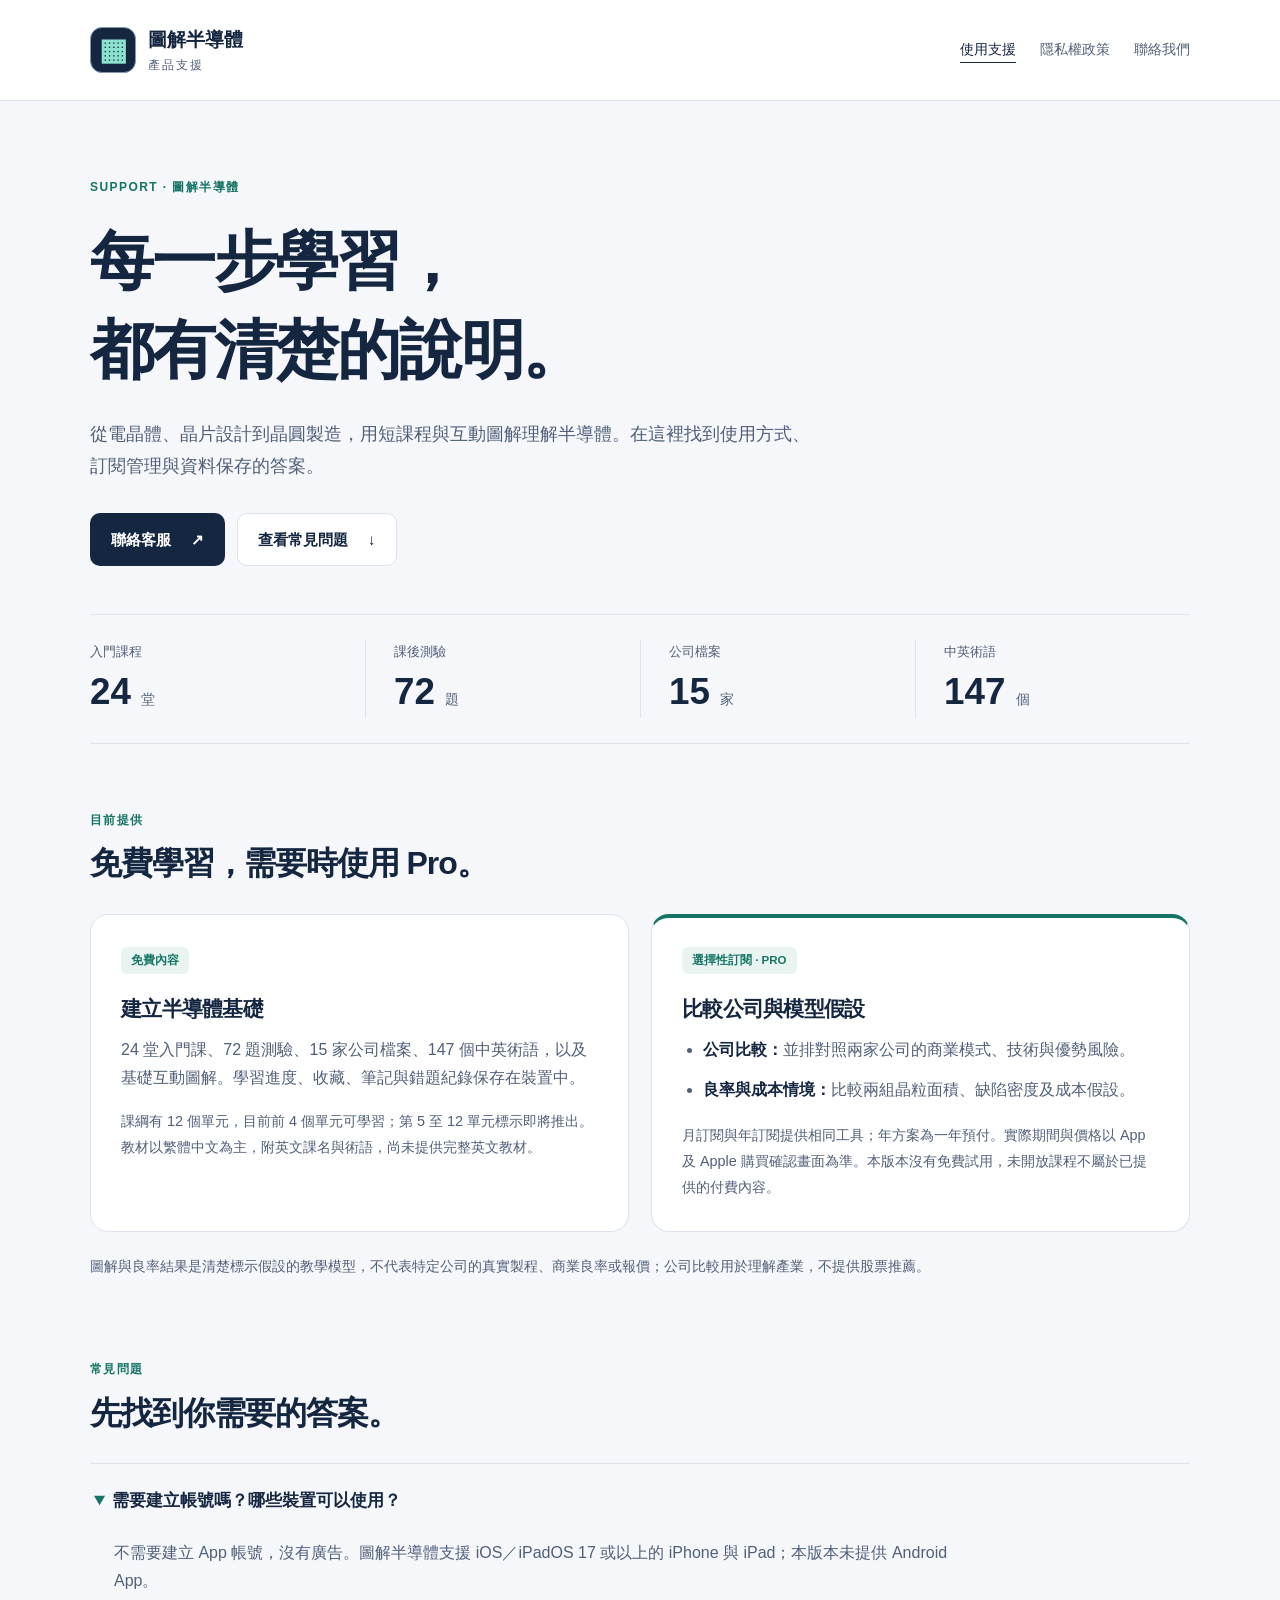
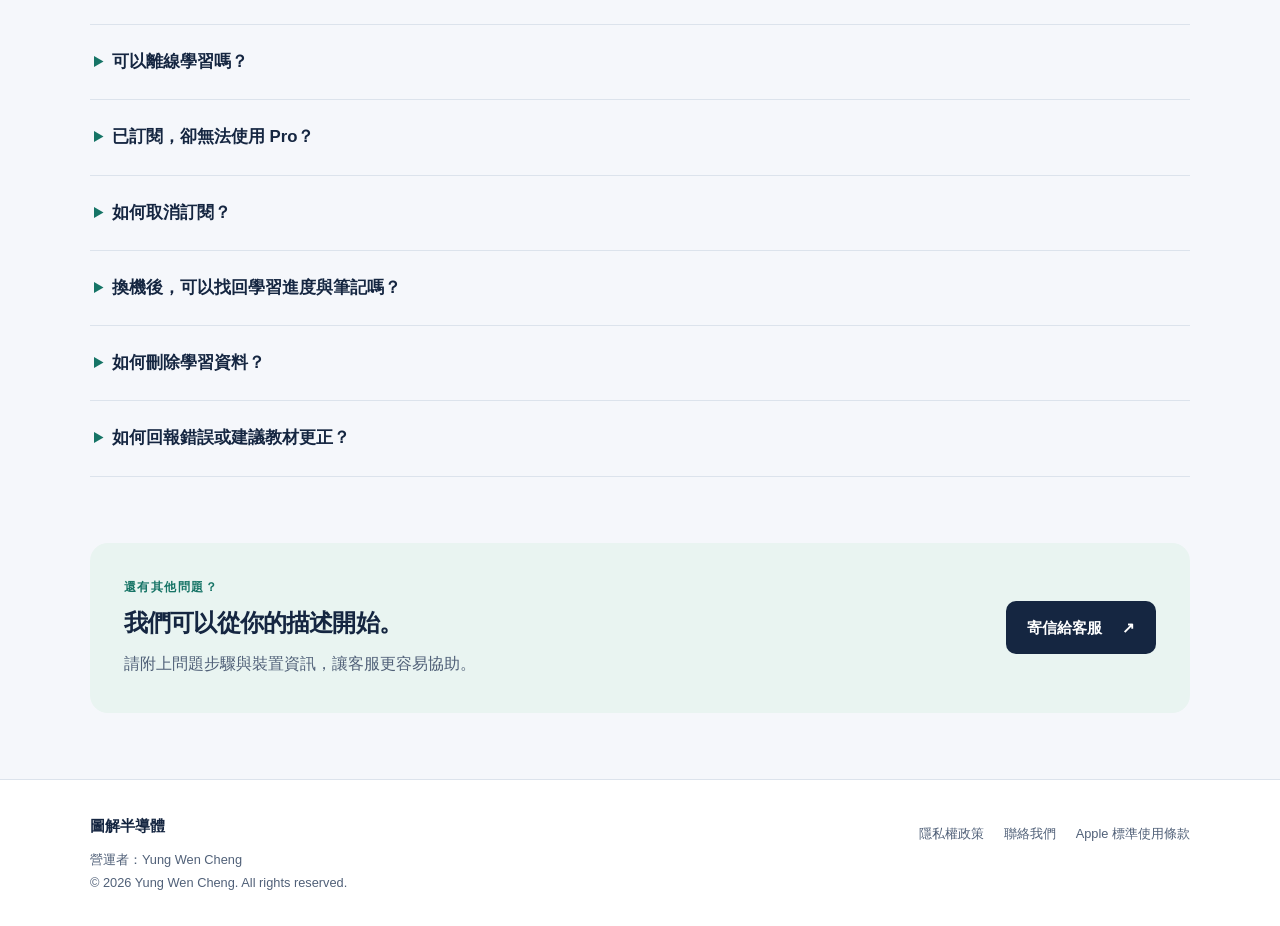
==== index.html @ d1559f6c "Publish semiconductor learning app support and privacy pages" ====
<!doctype html>
<html lang="zh-Hant">
<head>
  <meta charset="utf-8">
  <meta name="viewport" content="width=device-width, initial-scale=1">
  <meta name="description" content="圖解半導體的產品支援：了解免費教材、Pro 工具、Apple 訂閱、離線學習及本機資料管理。">
  <meta name="theme-color" content="#152641">
  <title>圖解半導體｜使用支援</title>
  <link rel="stylesheet" href="./style.css">
</head>
<body>
  <a class="skip-link" href="#main">跳至主要內容</a>
  <header class="site-header">
    <div class="container header-inner">
      <a class="brand" href="./index.html" aria-label="圖解半導體，支援首頁"><span class="brand-mark" aria-hidden="true">▦</span><span>圖解半導體<small>產品支援</small></span></a>
      <nav aria-label="主要導覽">
        <a href="./index.html" aria-current="page">使用支援</a>
        <a href="./privacy.html">隱私權政策</a>
        <a href="./contact.html">聯絡我們</a>
      </nav>
    </div>
  </header>
  <main id="main" class="container">
    <section class="hero" aria-labelledby="page-title">
      <p class="eyebrow">SUPPORT · 圖解半導體</p>
      <h1 id="page-title">每一步學習，<br>都有清楚的說明。</h1>
      <p class="hero-copy">從電晶體、晶片設計到晶圓製造，用短課程與互動圖解理解半導體。在這裡找到使用方式、訂閱管理與資料保存的答案。</p>
      <div class="actions">
        <a class="button primary" href="./contact.html">聯絡客服 <span aria-hidden="true">↗</span></a>
        <a class="button secondary" href="#questions">查看常見問題 <span aria-hidden="true">↓</span></a>
      </div>
      <dl class="content-facts" aria-label="目前提供的內容">
        <div><dt>入門課程</dt><dd>24 <span>堂</span></dd></div>
        <div><dt>課後測驗</dt><dd>72 <span>題</span></dd></div>
        <div><dt>公司檔案</dt><dd>15 <span>家</span></dd></div>
        <div><dt>中英術語</dt><dd>147 <span>個</span></dd></div>
      </dl>
    </section>

    <section class="section" aria-labelledby="features-title">
      <div class="section-heading"><p class="eyebrow">目前提供</p><h2 id="features-title">免費學習，需要時使用 Pro。</h2></div>
      <div class="feature-grid">
        <article class="panel">
          <p class="pill">免費內容</p>
          <h3>建立半導體基礎</h3>
          <p>24 堂入門課、72 題測驗、15 家公司檔案、147 個中英術語，以及基礎互動圖解。學習進度、收藏、筆記與錯題紀錄保存在裝置中。</p>
          <p class="small">課綱有 12 個單元，目前前 4 個單元可學習；第 5 至 12 單元標示即將推出。教材以繁體中文為主，附英文課名與術語，尚未提供完整英文教材。</p>
        </article>
        <article class="panel pro-panel">
          <p class="pill">選擇性訂閱 · PRO</p>
          <h3>比較公司與模型假設</h3>
          <ul class="feature-list">
            <li><strong>公司比較：</strong>並排對照兩家公司的商業模式、技術與優勢風險。</li>
            <li><strong>良率與成本情境：</strong>比較兩組晶粒面積、缺陷密度及成本假設。</li>
          </ul>
          <p class="small">月訂閱與年訂閱提供相同工具；年方案為一年預付。實際期間與價格以 App 及 Apple 購買確認畫面為準。本版本沒有免費試用，未開放課程不屬於已提供的付費內容。</p>
        </article>
      </div>
      <p class="section-note">圖解與良率結果是清楚標示假設的教學模型，不代表特定公司的真實製程、商業良率或報價；公司比較用於理解產業，不提供股票推薦。</p>
    </section>

    <section id="questions" class="section" aria-labelledby="questions-title">
      <div class="section-heading"><p class="eyebrow">常見問題</p><h2 id="questions-title">先找到你需要的答案。</h2></div>
      <div class="faq-list">
        <details open>
          <summary>需要建立帳號嗎？哪些裝置可以使用？</summary>
          <div class="answer"><p>不需要建立 App 帳號，沒有廣告。圖解半導體支援 iOS／iPadOS 17 或以上的 iPhone 與 iPad；本版本未提供 Android App。</p></div>
        </details>
        <details>
          <summary>可以離線學習嗎？</summary>
          <div class="answer"><p>內建課程、公司檔案、術語與本機學習紀錄可離線使用。開啟外部資料來源、取得商品資訊、購買及恢復訂閱需要網路。Pro 權益依 Apple 提供的已驗證交易狀態判斷。</p></div>
        </details>
        <details>
          <summary>已訂閱，卻無法使用 Pro？</summary>
          <div class="answer">
            <ol>
              <li>確認裝置連上網路，並使用原購買的 Apple 帳號。</li>
              <li>開啟 App「我的」中的 Pro 訂閱頁，選擇「恢復購買」。</li>
              <li>在 <a href="https://apps.apple.com/account/subscriptions">Apple 訂閱管理</a>確認訂閱仍有效。若購買正在等待核准，核准完成前尚不會解鎖。</li>
              <li>仍有問題時，請提供 App 版本、裝置型號、系統版本及錯誤文字，<a href="./contact.html">聯絡客服</a>。</li>
            </ol>
          </div>
        </details>
        <details>
          <summary>如何取消訂閱？</summary>
          <div class="answer"><p>開啟 <a href="https://apps.apple.com/account/subscriptions">Apple 訂閱管理</a>，選擇本 App 的訂閱並取消後續續訂；App 訂閱頁也提供此連結。若網頁無法開啟，可依 <a href="https://support.apple.com/zh-tw/118428">Apple 官方取消訂閱步驟</a>，從裝置的「設定」進入訂閱項目。訂閱會自動續訂，除非於當期結束前至少 24 小時取消。</p><p>一般情況下，取消續訂後仍可使用至已付款期間結束，實際狀態以 Apple 顯示為準。移除 App、重設紀錄或寄信給客服不會取消訂閱；客服無法代為操作你的 Apple 帳號。</p></div>
        </details>
        <details>
          <summary>換機後，可以找回學習進度與筆記嗎？</summary>
          <div class="answer"><p>學習進度、收藏、筆記、測驗與偏好儲存在裝置中。本版本沒有自建的跨裝置學習資料同步；客服無法從開發者伺服器找回這些資料。</p><p>若你啟用 iCloud 或電腦裝置備份，資料可能包含在備份中。能否還原及還原內容依 Apple 與你的備份設定而定。Apple 訂閱權益與學習資料是分開處理的。</p></div>
        </details>
        <details>
          <summary>如何刪除學習資料？</summary>
          <div class="answer"><p>至「我的」選擇「重設本機學習紀錄」並確認，會刪除 App 內保存的學習紀錄與偏好。重設不會取消訂閱，也不會刪除已有的 Apple 裝置備份；從舊備份回復裝置時，先前資料可能再次出現。</p><p>詳見 <a href="./privacy.html">隱私權政策</a>。</p></div>
        </details>
        <details>
          <summary>如何回報錯誤或建議教材更正？</summary>
          <div class="answer"><p>請寄至 <a href="mailto:victoriacheeng1122@gmail.com">victoriacheeng1122@gmail.com</a>。操作問題請說明重現步驟與版本；教材問題請附課名、需要更正的句子與可查證來源。截圖請先遮住不必要的個人資料。</p></div>
        </details>
      </div>
    </section>

    <section class="contact-banner" aria-labelledby="help-title">
      <div><p class="eyebrow">還有其他問題？</p><h2 id="help-title">我們可以從你的描述開始。</h2><p>請附上問題步驟與裝置資訊，讓客服更容易協助。</p></div>
      <a class="button primary" href="mailto:victoriacheeng1122@gmail.com">寄信給客服 <span aria-hidden="true">↗</span></a>
    </section>
  </main>
  <footer class="site-footer">
    <div class="container footer-inner">
      <div><strong>圖解半導體</strong><p>營運者：Yung Wen Cheng<br>© 2026 Yung Wen Cheng. All rights reserved.</p></div>
      <nav aria-label="頁尾導覽"><a href="./privacy.html">隱私權政策</a><a href="./contact.html">聯絡我們</a><a href="https://www.apple.com/legal/internet-services/itunes/dev/stdeula/">Apple 標準使用條款</a></nav>
    </div>
  </footer>
</body>
</html>
---- style.css ----
:root {
  color-scheme: light;
  --ink: #152641;
  --muted: #506078;
  --link: #075d85;
  --accent: #167466;
  --paper: #ffffff;
  --background: #f5f7fb;
  --line: #dce3ec;
  --tint: #e9f4f1;
  font-family: -apple-system, BlinkMacSystemFont, "Segoe UI", "PingFang TC", "Microsoft JhengHei", sans-serif;
  font-size: 16px;
  scroll-behavior: smooth;
}
* { box-sizing: border-box; }
body { margin: 0; background: var(--background); color: var(--ink); line-height: 1.8; }
a { color: var(--link); text-underline-offset: .22em; text-decoration-thickness: .07em; }
a:hover { text-decoration-thickness: .12em; }
a:focus-visible, summary:focus-visible { outline: 3px solid var(--link); outline-offset: 5px; border-radius: 3px; }
p { margin: 0 0 1em; }
h1, h2, h3 { line-height: 1.4; letter-spacing: -.035em; margin: 0; text-wrap: balance; }
h1 { font-size: clamp(2.4rem, 5vw, 4rem); font-weight: 760; }
h2 { font-size: clamp(1.5rem, 3vw, 2rem); font-weight: 700; }
h3 { font-size: 1.3rem; margin-bottom: .8rem; }
strong { font-weight: 700; }
.container { width: min(1100px, calc(100% - 64px)); margin-inline: auto; }
.skip-link { position: absolute; top: -100px; left: 20px; z-index: 10; padding: 10px 18px; background: var(--paper); border: 2px solid var(--link); }
.skip-link:focus { top: 12px; }
.site-header { background: var(--paper); border-bottom: 1px solid var(--line); }
.header-inner { min-height: 100px; display: flex; align-items: center; justify-content: space-between; gap: 30px; }
.brand { display: inline-flex; align-items: center; gap: 12px; color: var(--ink); text-decoration: none; flex-shrink: 0; font-size: 1.2rem; font-weight: 750; line-height: 1.4; }
.brand small { display: block; margin-top: 3px; font-size: .72rem; color: var(--muted); font-weight: 500; letter-spacing: .16em; }
.brand-mark { display: grid; place-items: center; height: 46px; width: 46px; border: 1px solid #8298b5; background: var(--ink); border-radius: 12px; color: #8be2ce; font-size: 30px; }
nav { display: flex; flex-wrap: wrap; align-items: center; gap: 24px; }
nav a { display: inline-flex; align-items: center; min-height: 44px; font-size: .9rem; color: var(--muted); text-decoration: none; }
nav a:hover, nav a[aria-current="page"] { color: var(--ink); text-decoration: underline; text-underline-offset: 8px; }
.hero { padding-top: 76px; }
.eyebrow { color: var(--accent); font-size: .75rem; font-weight: 750; letter-spacing: .12em; margin-bottom: 18px; }
.hero-copy { max-width: 720px; color: var(--muted); font-size: 1.13rem; margin-top: 22px; }
.actions { display: flex; flex-wrap: wrap; gap: 12px; margin-top: 30px; }
.button { min-height: 50px; display: inline-flex; align-items: center; justify-content: center; gap: 20px; padding: 12px 20px; border-radius: 10px; font-size: .94rem; font-weight: 650; text-decoration: none; border: 1px solid transparent; }
.button.primary { background: var(--ink); color: #fff; }
.button.secondary { border-color: var(--line); background: var(--paper); color: var(--ink); }
.button:hover { text-decoration: underline; }
.content-facts { display: grid; grid-template-columns: repeat(4, 1fr); margin: 48px 0 0; padding: 25px 0; border-block: 1px solid var(--line); }
.content-facts > div { padding-left: 28px; border-left: 1px solid var(--line); }
.content-facts > div:first-child { padding-left: 0; border: 0; }
.content-facts dt { font-size: .84rem; color: var(--muted); }
.content-facts dd { margin: 2px 0 0; font-size: 2.3rem; line-height: 1.4; font-weight: 720; font-variant-numeric: tabular-nums; }
.content-facts dd span { font-size: .85rem; font-weight: 500; color: var(--muted); }
.section { padding-top: 66px; }
.section-heading { margin-bottom: 28px; }
.section-heading .eyebrow { margin-bottom: 10px; }
.feature-grid { display: grid; grid-template-columns: repeat(2, minmax(0, 1fr)); gap: 22px; }
.panel { background: var(--paper); border: 1px solid var(--line); border-radius: 18px; padding: 30px; }
.panel p, .panel li { color: var(--muted); }
.panel p:last-child { margin-bottom: 0; }
.panel .pill { display: inline-block; color: var(--accent); padding: 3px 10px; background: var(--tint); font-size: .72rem; font-weight: 700; border-radius: 6px; margin-bottom: 20px; }
.pro-panel { border-top: 4px solid var(--accent); padding-top: 27px; }
.feature-list { margin: 0 0 18px; padding-left: 1.3em; }
.feature-list li + li { margin-top: 12px; }
.feature-list strong { color: var(--ink); }
.small { font-size: .9rem; }
.section-note { margin-top: 22px; color: var(--muted); font-size: .87rem; }
.faq-list { border-top: 1px solid var(--line); }
details { border-bottom: 1px solid var(--line); padding: 0 4px; }
summary { padding: 22px 0; cursor: pointer; font-size: 1.05rem; font-weight: 650; }
summary::marker { color: var(--accent); }
.answer { max-width: 900px; color: var(--muted); padding: 0 20px 14px; }
.answer p { margin-bottom: 14px; }
.answer ol { margin-top: 0; padding-left: 1.3em; }
.answer li + li { margin-top: 10px; }
.contact-banner { display: flex; align-items: center; justify-content: space-between; gap: 30px; margin-block: 66px; padding: 34px; border-radius: 18px; background: var(--tint); }
.contact-banner .eyebrow { margin-bottom: 8px; }
.contact-banner h2 { font-size: 1.5rem; }
.contact-banner p:last-child { margin: 10px 0 0; color: var(--muted); }
.contact-banner .button { flex-shrink: 0; }
.site-footer { background: var(--paper); border-top: 1px solid var(--line); margin-top: 64px; }
.footer-inner { display: flex; justify-content: space-between; align-items: flex-start; gap: 30px; padding-block: 32px; }
.footer-inner strong { font-size: .95rem; }
.footer-inner p { font-size: .8rem; color: var(--muted); margin: 8px 0 0; }
.footer-inner nav { gap: 20px; }
.footer-inner nav a { font-size: .8rem; }
.document-layout { max-width: 930px; }
.document-header { padding-top: 64px; }
.document-header h1 { font-size: clamp(2rem, 5vw, 3.2rem); }
.lead { margin: 18px 0 24px; color: var(--muted); font-size: 1.12rem; }
.document-meta { font-size: .88rem; color: var(--muted); }
.policy-overview { display: grid; grid-template-columns: repeat(3, 1fr); gap: 24px; padding: 26px; margin: 32px 0 12px; border-radius: 16px; background: var(--tint); }
.policy-overview p { margin: 0; font-size: .85rem; color: var(--muted); }
.policy-overview strong { color: var(--ink); }
.document-body section { padding-top: 32px; }
.document-body h2 { font-size: 1.35rem; margin-bottom: 14px; }
.document-body p { color: var(--muted); }
.document-body strong { color: var(--ink); }
.email-link { display: inline-block; max-width: 100%; overflow-wrap: anywhere; font-weight: 650; }
.contact-hero { max-width: 780px; }
.contact-card { background: var(--paper); border-left: 4px solid var(--accent); padding: 24px 28px; margin-top: 30px; border-radius: 0 12px 12px 0; }
.contact-card .eyebrow { margin-bottom: 7px; }
.contact-card .email-link { font-size: clamp(1.05rem, 2.5vw, 1.45rem); }
.contact-card p:last-child { color: var(--muted); font-size: .9rem; margin: 12px 0 0; }
.notice { margin: 25px 0 0; padding: 18px 22px; border: 1px solid var(--line); border-radius: 12px; color: var(--muted); font-size: .9rem; }
.notice strong { color: var(--ink); }
.contact-links { max-width: 900px; }
.contact-links h2 { margin-bottom: 24px; }
.resource-row { display: flex; align-items: center; justify-content: space-between; gap: 24px; padding: 20px 4px; border-bottom: 1px solid var(--line); text-decoration: none; }
.resource-row:first-of-type { border-top: 1px solid var(--line); }
.resource-row small { display: block; color: var(--muted); font-size: .86rem; margin-top: 5px; }
.resource-row:hover strong { text-decoration: underline; }
@media (max-width: 760px) {
  .container { width: calc(100% - 40px); }
  .header-inner { padding-block: 18px; flex-direction: column; align-items: flex-start; gap: 12px; }
  .header-inner nav { gap: 22px; }
  .hero, .document-header { padding-top: 44px; }
  .hero-copy { font-size: 1rem; }
  .section { padding-top: 46px; }
  .feature-grid { grid-template-columns: 1fr; gap: 18px; }
  .panel { padding: 24px; }
  .pro-panel { padding-top: 21px; }
  .content-facts { grid-template-columns: repeat(2, 1fr); row-gap: 22px; }
  .content-facts > div:nth-child(3) { padding-left: 0; border: 0; }
  .content-facts dd { font-size: 2rem; }
  .contact-banner { flex-direction: column; align-items: flex-start; padding: 26px; margin-block: 46px; }
  .footer-inner { flex-direction: column; gap: 16px; }
  .policy-overview { grid-template-columns: 1fr; gap: 18px; padding: 22px; }
  .contact-card { padding: 20px; }
}
@media (max-width: 380px) {
  .container { width: calc(100% - 32px); }
  .header-inner nav { gap: 16px; }
  .header-inner nav a { font-size: .84rem; }
  .actions { flex-direction: column; align-items: stretch; }
  .panel { padding: 20px; }
}
@media (prefers-reduced-motion: reduce) {
  :root { scroll-behavior: auto; }
}
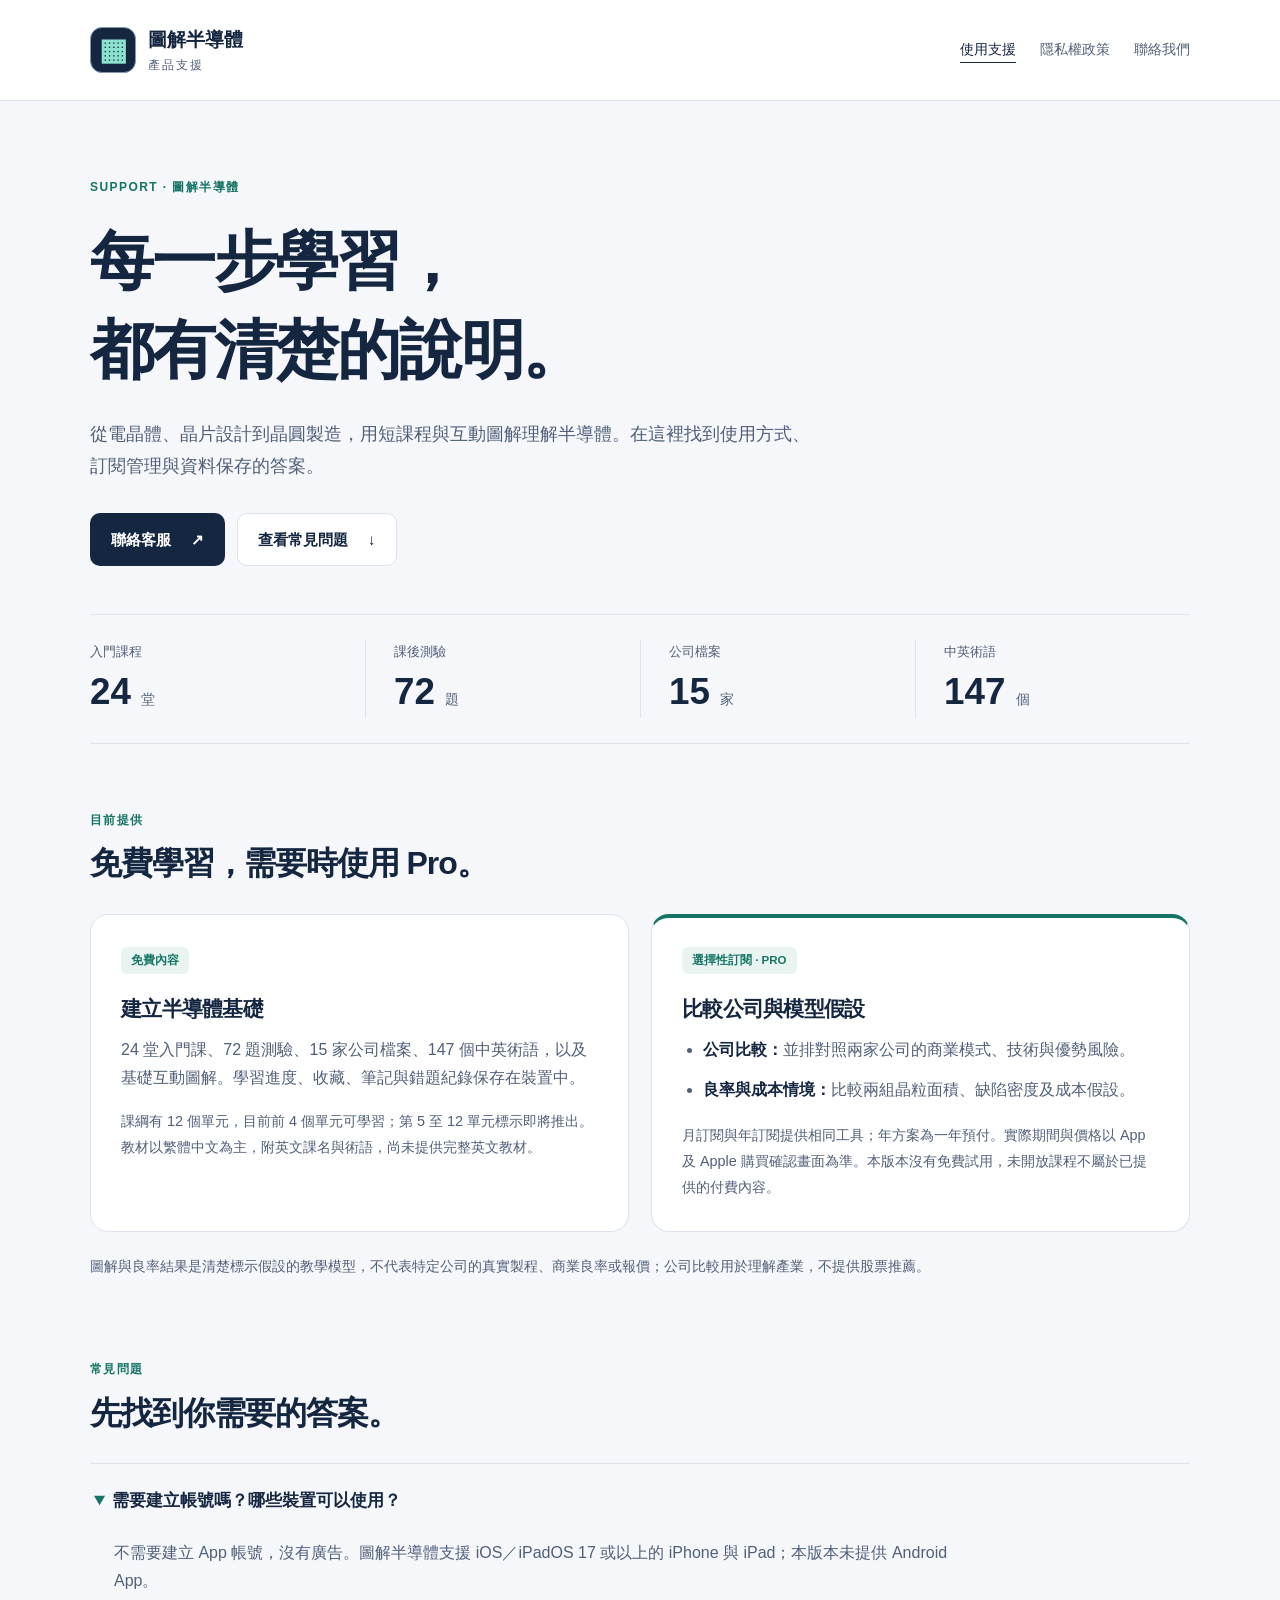
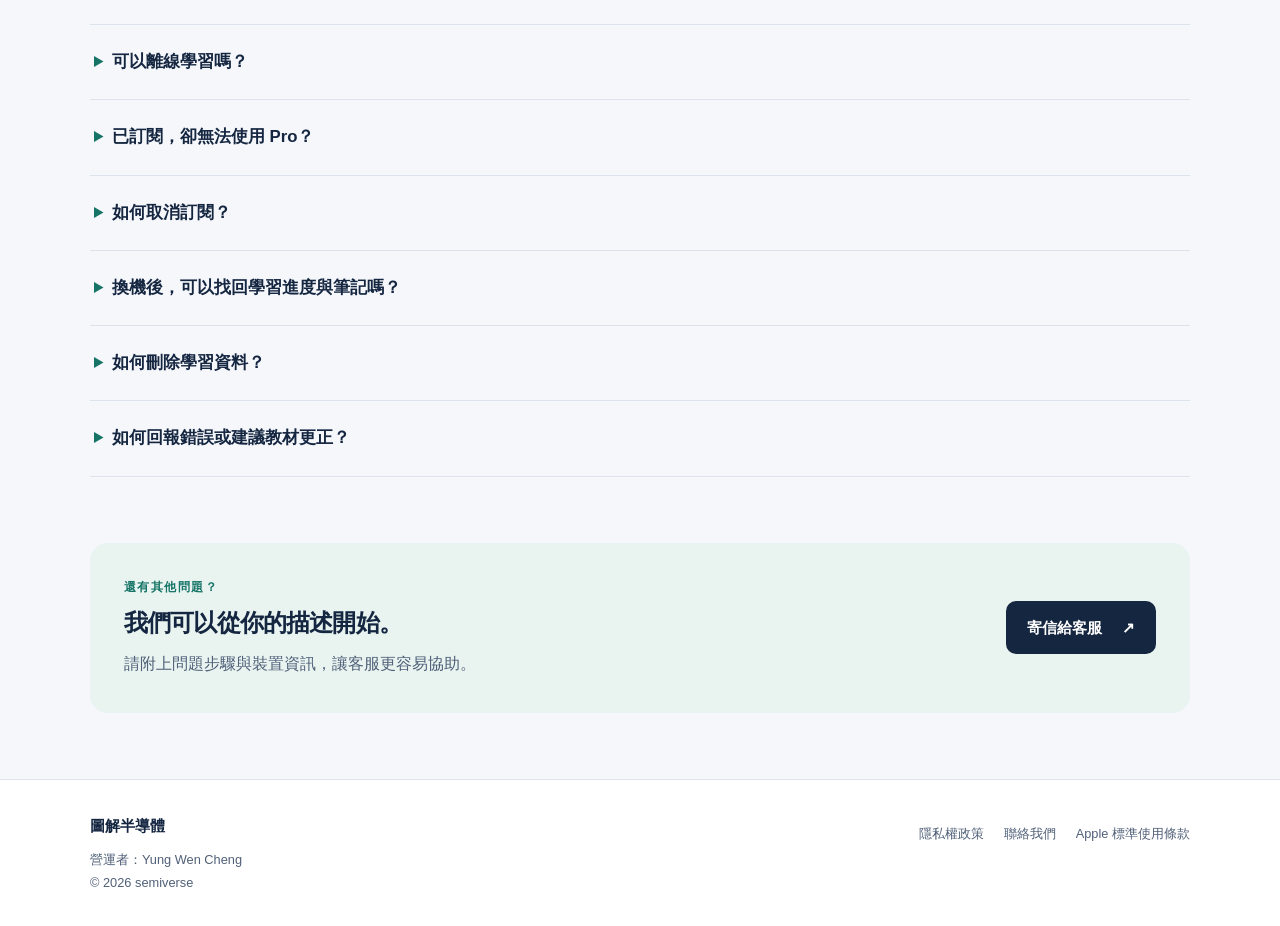
==== commit 3850f646: "Update copyright to semiverse" ====
--- a/index.html
+++ b/index.html
@@ -107,7 +107,7 @@
   </main>
   <footer class="site-footer">
     <div class="container footer-inner">
-      <div><strong>圖解半導體</strong><p>營運者：Yung Wen Cheng<br>© 2026 Yung Wen Cheng. All rights reserved.</p></div>
+      <div><strong>圖解半導體</strong><p>營運者：Yung Wen Cheng<br>© 2026 semiverse</p></div>
       <nav aria-label="頁尾導覽"><a href="./privacy.html">隱私權政策</a><a href="./contact.html">聯絡我們</a><a href="https://www.apple.com/legal/internet-services/itunes/dev/stdeula/">Apple 標準使用條款</a></nav>
     </div>
   </footer>
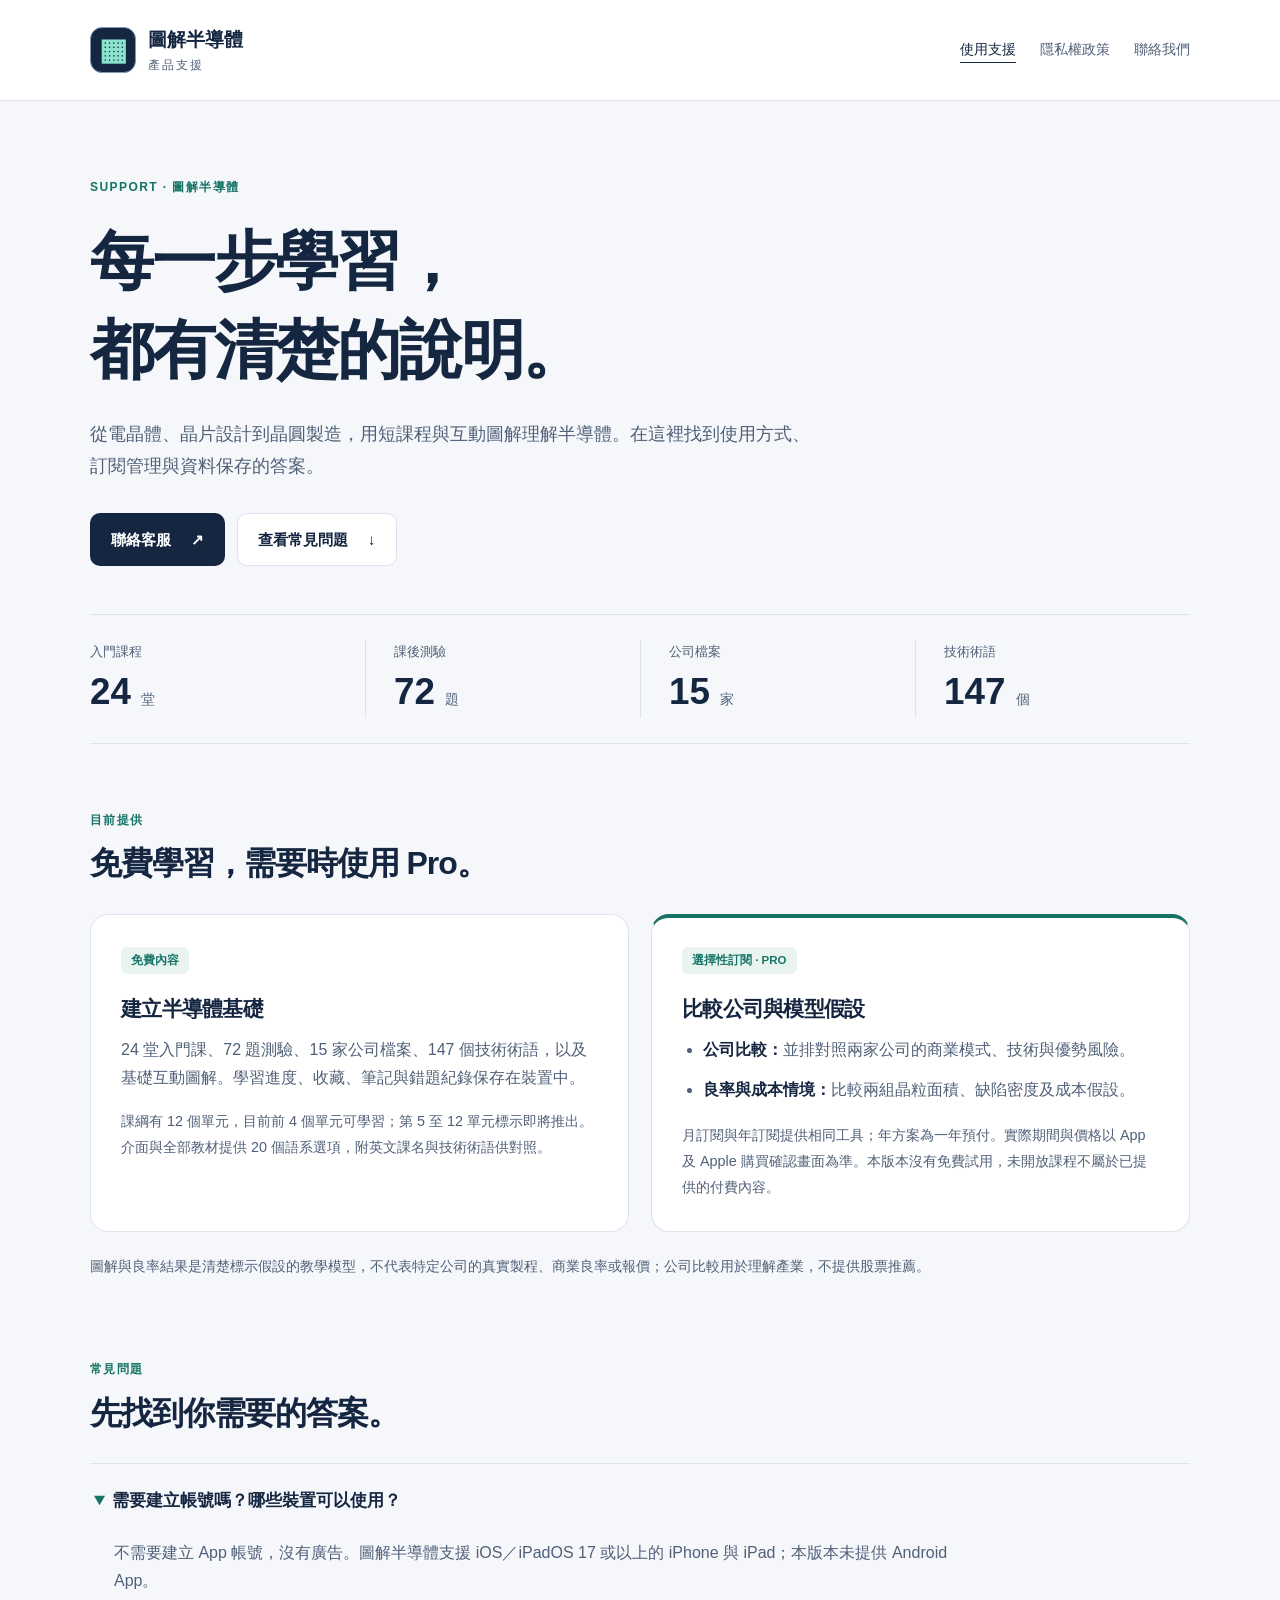
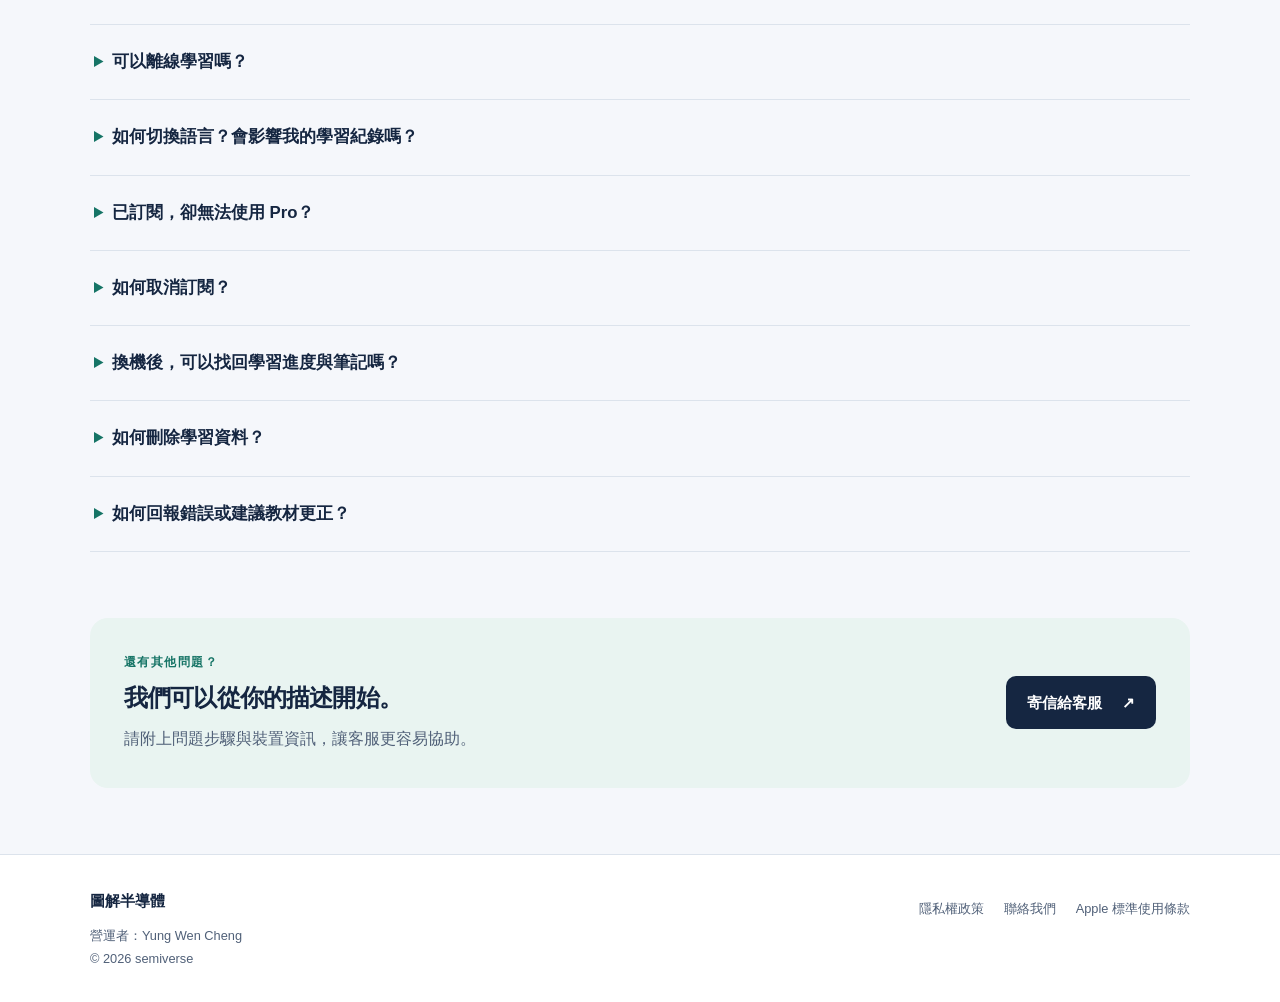
==== commit 6b73f63f: "Document all twenty offline app languages" ====
--- a/index.html
+++ b/index.html
@@ -33,7 +33,7 @@
         <div><dt>入門課程</dt><dd>24 <span>堂</span></dd></div>
         <div><dt>課後測驗</dt><dd>72 <span>題</span></dd></div>
         <div><dt>公司檔案</dt><dd>15 <span>家</span></dd></div>
-        <div><dt>中英術語</dt><dd>147 <span>個</span></dd></div>
+        <div><dt>技術術語</dt><dd>147 <span>個</span></dd></div>
       </dl>
     </section>
 
@@ -43,8 +43,8 @@
         <article class="panel">
           <p class="pill">免費內容</p>
           <h3>建立半導體基礎</h3>
-          <p>24 堂入門課、72 題測驗、15 家公司檔案、147 個中英術語，以及基礎互動圖解。學習進度、收藏、筆記與錯題紀錄保存在裝置中。</p>
-          <p class="small">課綱有 12 個單元，目前前 4 個單元可學習；第 5 至 12 單元標示即將推出。教材以繁體中文為主，附英文課名與術語，尚未提供完整英文教材。</p>
+          <p>24 堂入門課、72 題測驗、15 家公司檔案、147 個技術術語，以及基礎互動圖解。學習進度、收藏、筆記與錯題紀錄保存在裝置中。</p>
+          <p class="small">課綱有 12 個單元，目前前 4 個單元可學習；第 5 至 12 單元標示即將推出。介面與全部教材提供 20 個語系選項，附英文課名與技術術語供對照。</p>
         </article>
         <article class="panel pro-panel">
           <p class="pill">選擇性訂閱 · PRO</p>
@@ -71,6 +71,10 @@
           <div class="answer"><p>內建課程、公司檔案、術語與本機學習紀錄可離線使用。開啟外部資料來源、取得商品資訊、購買及恢復訂閱需要網路。Pro 權益依 Apple 提供的已驗證交易狀態判斷。</p></div>
         </details>
         <details>
+          <summary>如何切換語言？會影響我的學習紀錄嗎？</summary>
+          <div class="answer"><p>開啟 App「我的」→「App 語言」，選擇語言或「跟隨系統」。切換會套用到介面、課程、測驗、公司介紹及字典；已保存的進度、收藏、測驗紀錄和自己的筆記會保留，自己的筆記不會被翻譯。</p><p>支援繁體中文、簡體中文、英文、日文、法文、西班牙文、德文、韓文、葡萄牙文、俄文、阿拉伯文、印地文、孟加拉文、烏爾都文、印尼文、越南文、土耳其文、泰米爾文、泰盧固文及馬拉地文。所有教材譯文隨 App 安裝，可離線閱讀，使用時不會傳送教材或筆記至翻譯服務。</p><p>教材譯文以繁體中文原稿為基礎，經機器翻譯與技術詞彙檢查。外部參考來源保留其原始語言；若發現譯文疑義，請附上語言、課名及句子，<a href="./contact.html">聯絡客服</a>。</p></div>
+        </details>
+        <details>
           <summary>已訂閱，卻無法使用 Pro？</summary>
           <div class="answer">
             <ol>
@@ -91,7 +95,7 @@
         </details>
         <details>
           <summary>如何刪除學習資料？</summary>
-          <div class="answer"><p>至「我的」選擇「重設本機學習紀錄」並確認，會刪除 App 內保存的學習紀錄與偏好。重設不會取消訂閱，也不會刪除已有的 Apple 裝置備份；從舊備份回復裝置時，先前資料可能再次出現。</p><p>詳見 <a href="./privacy.html">隱私權政策</a>。</p></div>
+          <div class="answer"><p>至「我的」選擇「重設本機學習紀錄」並確認，會刪除 App 內保存的進度、收藏、測驗、筆記與學習目標，保留 App 語言選擇。重設不會取消訂閱，也不會刪除已有的 Apple 裝置備份；從舊備份回復裝置時，先前資料可能再次出現。</p><p>詳見 <a href="./privacy.html">隱私權政策</a>。</p></div>
         </details>
         <details>
           <summary>如何回報錯誤或建議教材更正？</summary>
